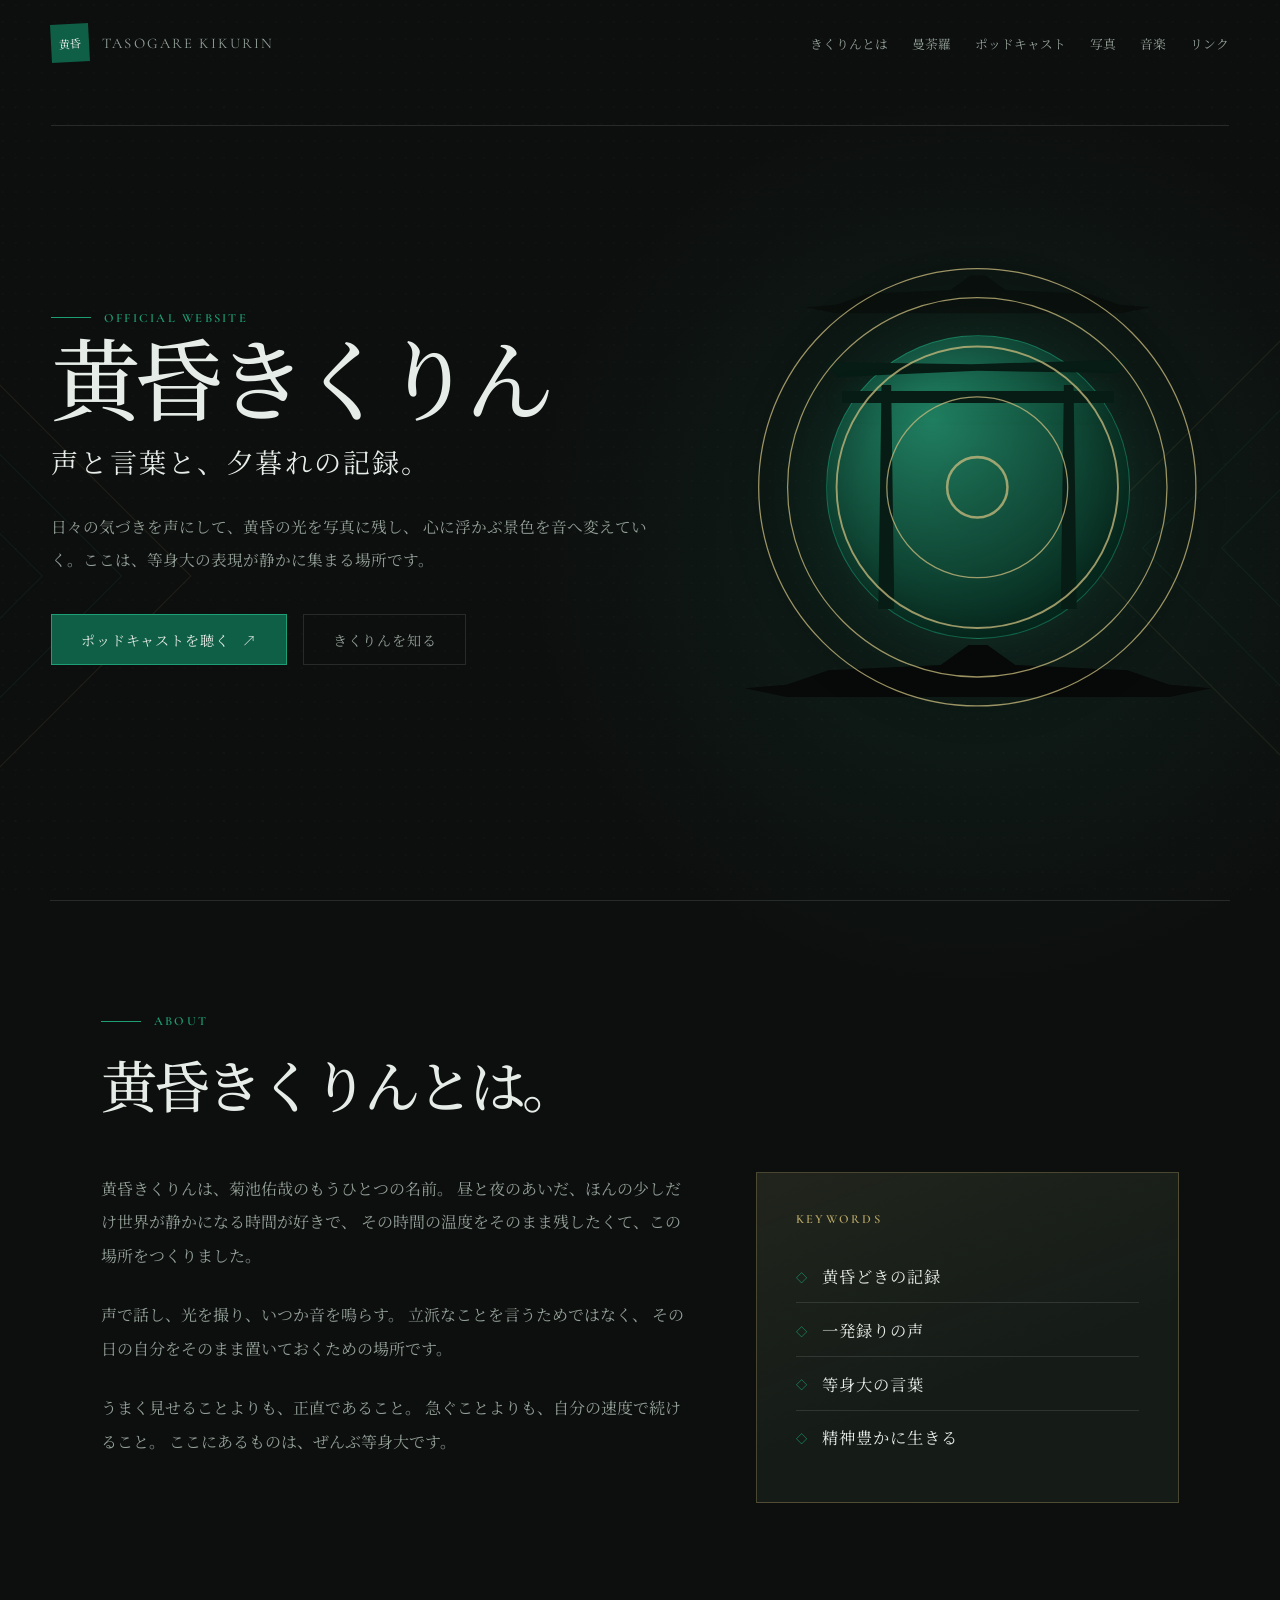
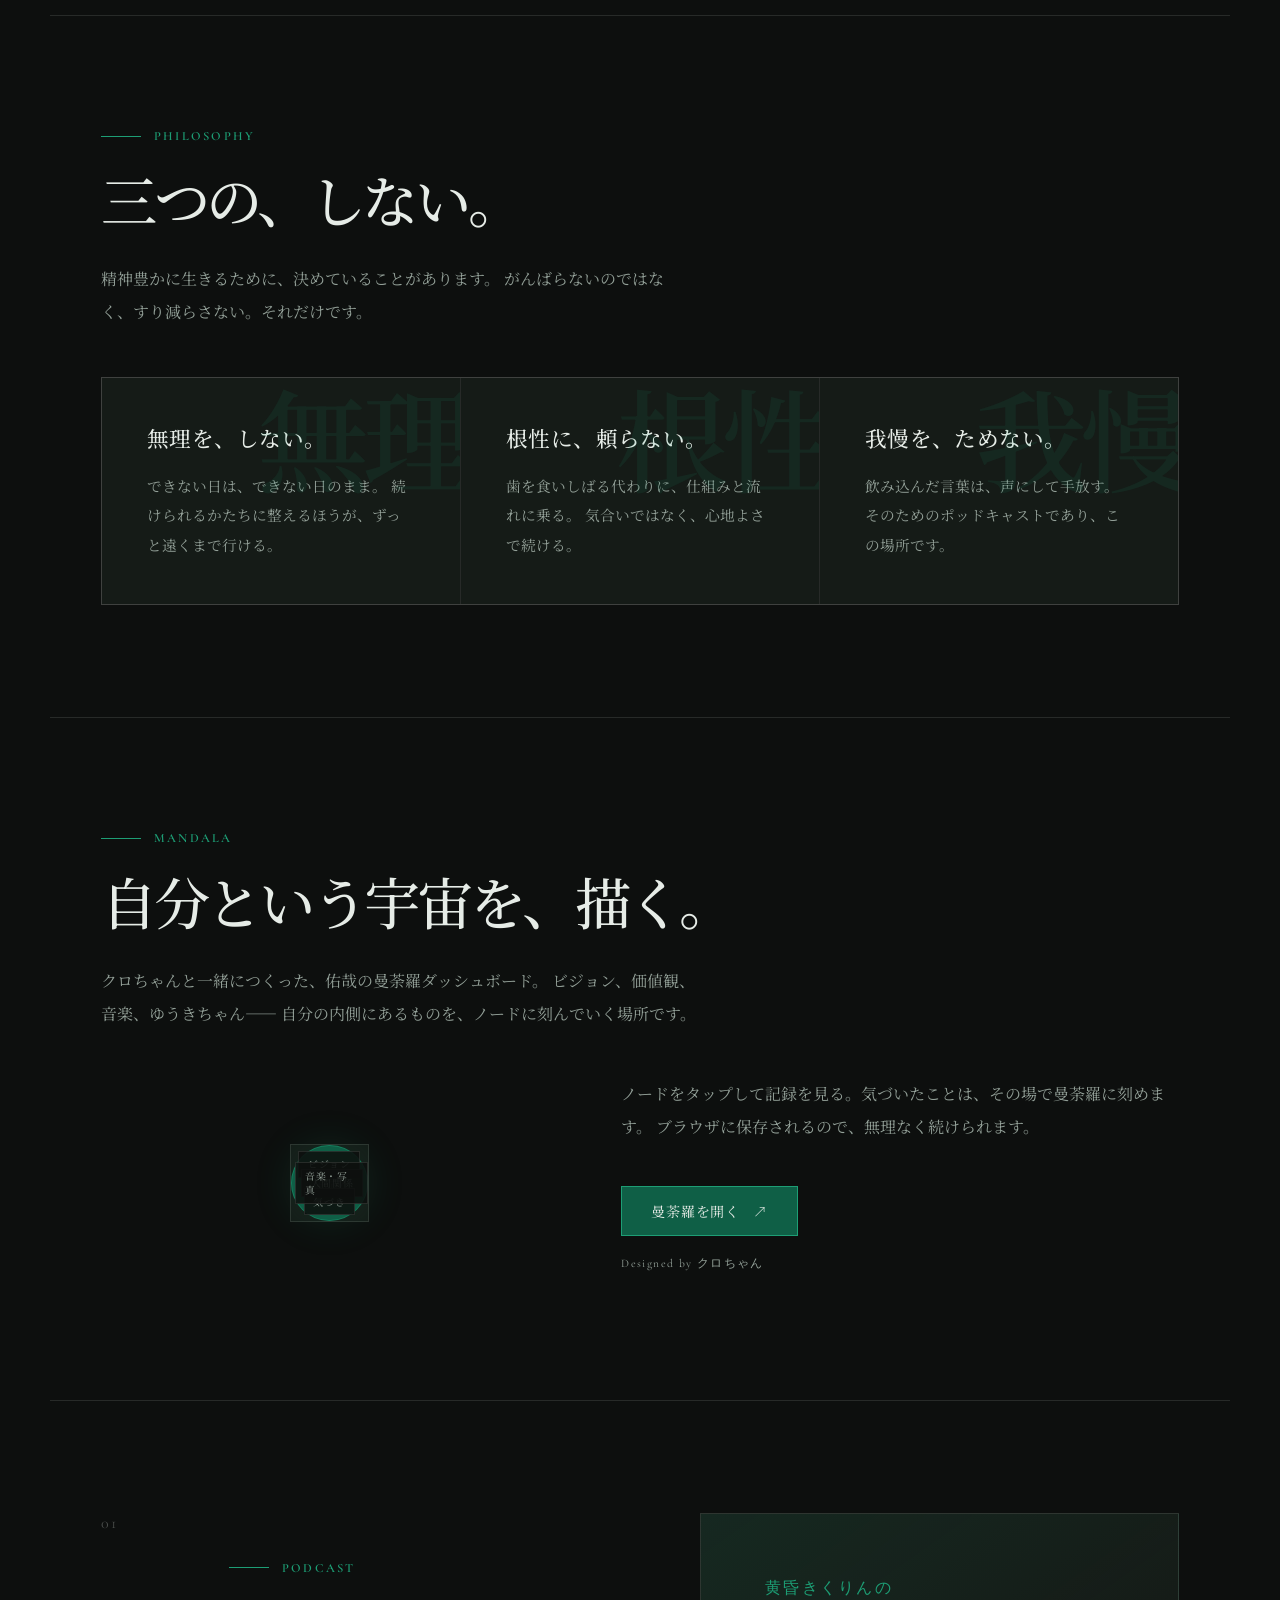
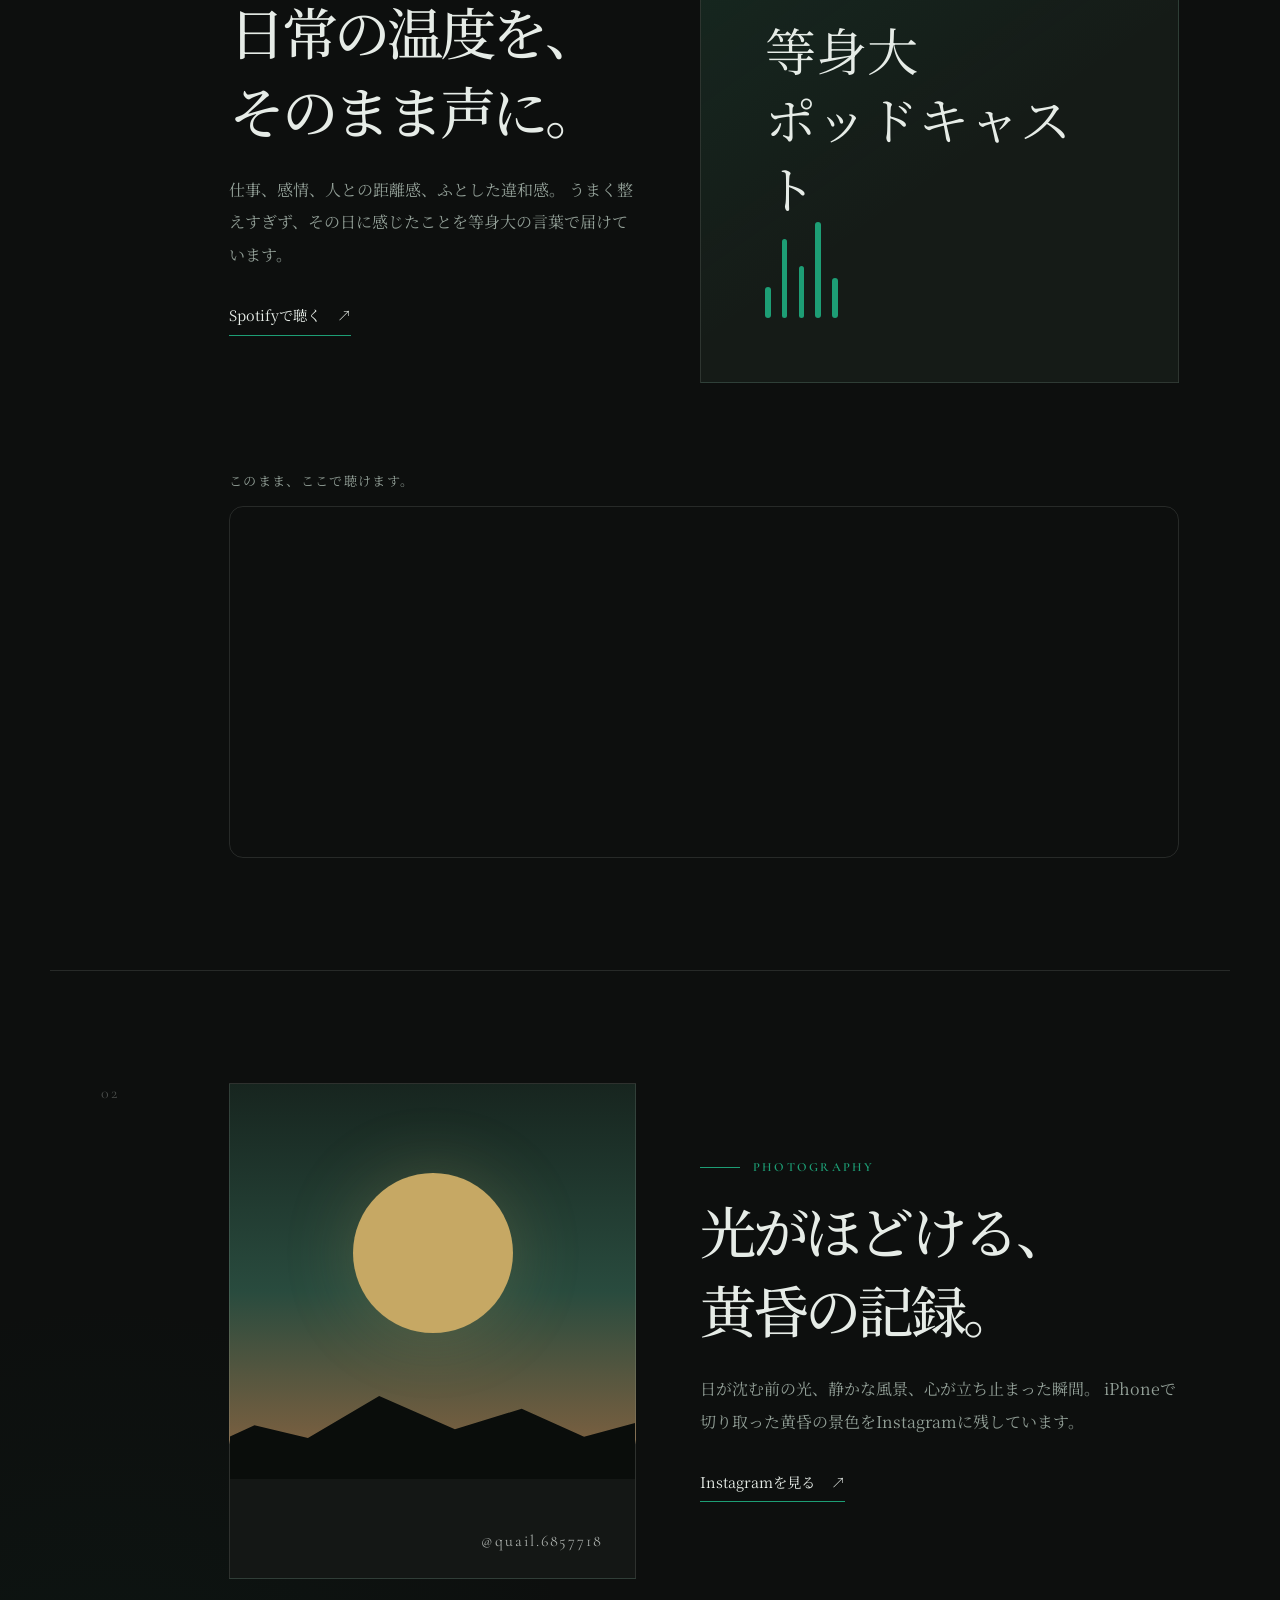
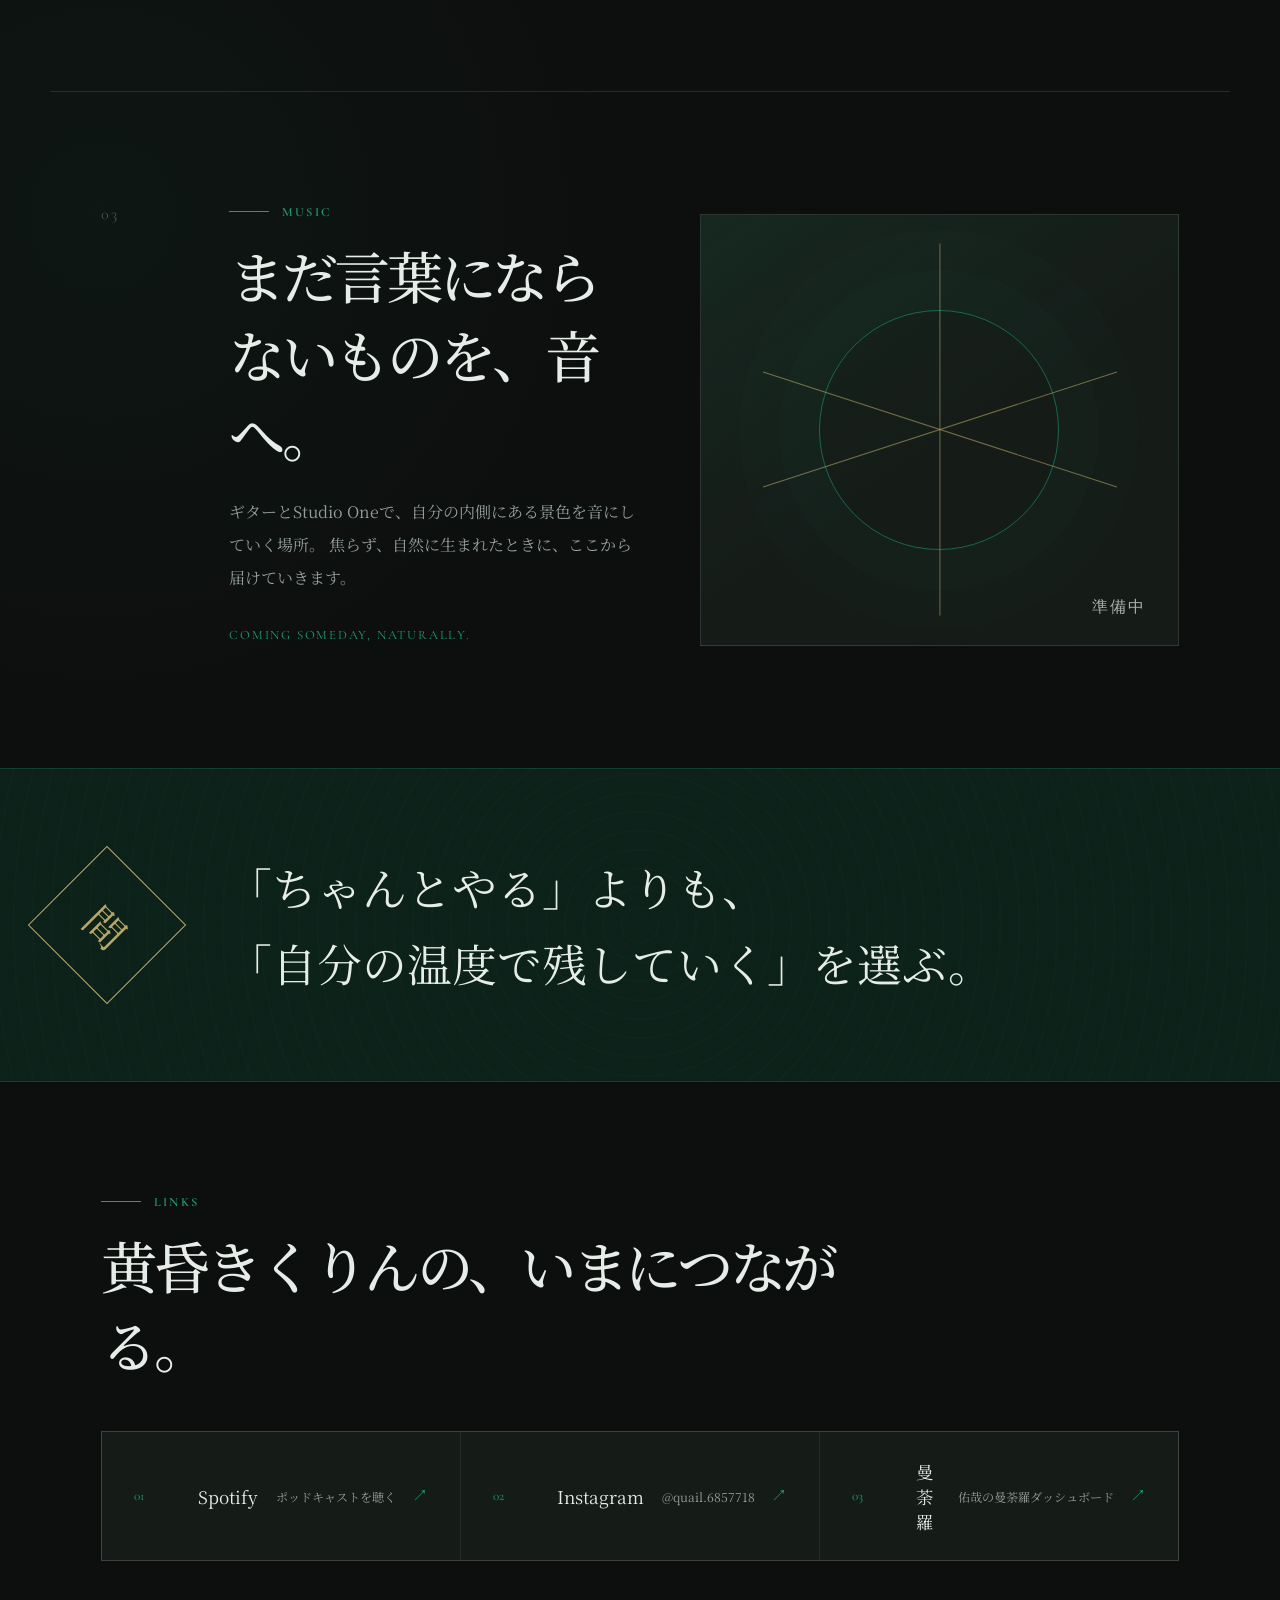
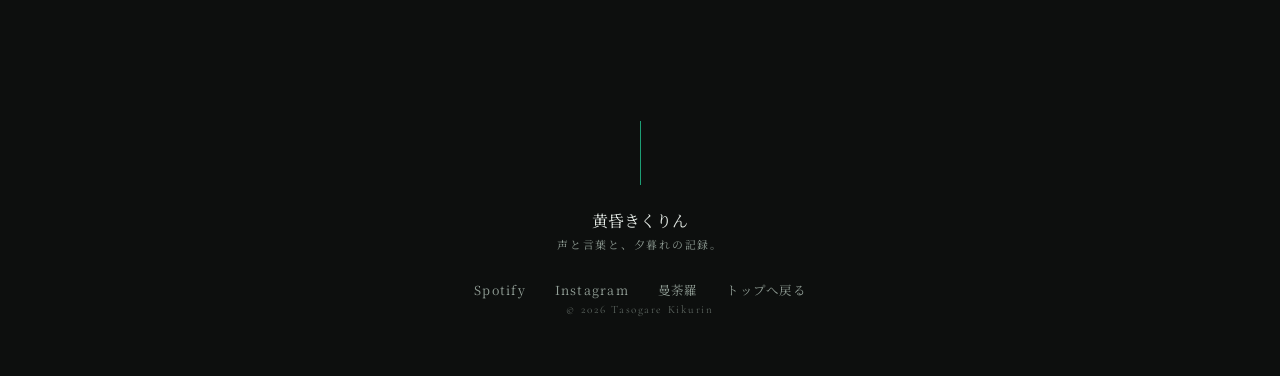
==== index.html @ b9605109 "黄昏きくりんサイトをGitHub Pages公開用に初期化。 ブランドサイト・曼荼羅DB・組織曼荼羅を含む。  Co-authored-by: Cursor <cursoragent@cursor.c" ====
<!DOCTYPE html>
<html lang="ja">
  <head>
    <meta charset="UTF-8" />
    <meta name="viewport" content="width=device-width, initial-scale=1.0" />
    <title>黄昏きくりん｜Official Website</title>
    <meta
      name="description"
      content="黄昏きくりんの公式ウェブサイト。声と言葉と、夕暮れの記録。無理・根性・我慢なしで、等身大の表現を届けるポッドキャスト・写真・音楽の場所。"
    />
    <meta property="og:type" content="website" />
    <meta property="og:title" content="黄昏きくりん｜Official Website" />
    <meta
      property="og:description"
      content="声と言葉と、夕暮れの記録。無理・根性・我慢なしで、等身大の表現を届ける場所。"
    />
    <meta property="og:site_name" content="黄昏きくりん" />
    <meta property="og:locale" content="ja_JP" />
    <meta name="twitter:card" content="summary" />
    <meta name="twitter:title" content="黄昏きくりん｜Official Website" />
    <meta
      name="twitter:description"
      content="声と言葉と、夕暮れの記録。無理・根性・我慢なしで、等身大の表現を届ける場所。"
    />
    <meta name="theme-color" content="#0d0f0e" />
    <link
      rel="icon"
      href="data:image/svg+xml,%3Csvg xmlns='http://www.w3.org/2000/svg' viewBox='0 0 64 64'%3E%3Crect width='64' height='64' fill='%230d0f0e'/%3E%3Ccircle cx='32' cy='32' r='17' fill='none' stroke='%23b7a667' stroke-width='2'/%3E%3Ccircle cx='32' cy='32' r='8' fill='%231d9e75'/%3E%3C/svg%3E"
    />
    <script type="application/ld+json">
      {
        "@context": "https://schema.org",
        "@type": "PodcastSeries",
        "name": "黄昏きくりん",
        "description": "日々の気づきを等身大の言葉で届けるポッドキャスト。無理・根性・我慢なし。",
        "inLanguage": "ja",
        "sameAs": [
          "https://open.spotify.com/show/5LVVpPnGoYJjpdLu2ZIoF1",
          "https://www.instagram.com/quail.6857718/"
        ]
      }
    </script>
    <link rel="preconnect" href="https://fonts.googleapis.com" />
    <link rel="preconnect" href="https://fonts.gstatic.com" crossorigin />
    <link
      href="https://fonts.googleapis.com/css2?family=Cormorant+Garamond:wght@500;600;700&family=Noto+Serif+JP:wght@400;500;600;700&display=swap"
      rel="stylesheet"
    />
    <link rel="stylesheet" href="./styles.css?v=7" />
  </head>
  <body>
    <div class="grain" aria-hidden="true"></div>
    <div class="sacred-lines sacred-lines-left" aria-hidden="true"></div>
    <div class="sacred-lines sacred-lines-right" aria-hidden="true"></div>

    <header class="hero">
      <nav class="nav" aria-label="メインナビゲーション">
        <a class="brand" href="#top" aria-label="黄昏きくりん ホーム">
          <span>黄昏</span>
          <span class="brand-name">Tasogare Kikurin</span>
        </a>
        <div class="nav-links">
          <a href="#about">きくりんとは</a>
          <a href="#mandala">曼荼羅</a>
          <a href="#podcast">ポッドキャスト</a>
          <a href="#photo">写真</a>
          <a href="#music">音楽</a>
          <a href="#links">リンク</a>
        </div>
      </nav>

      <section class="hero-content" id="top">
        <div class="hero-copy">
          <p class="eyebrow">Official Website</p>
          <h1>黄昏きくりん</h1>
          <p class="hero-subtitle">声と言葉と、夕暮れの記録。</p>
          <p class="lead">
            日々の気づきを声にして、黄昏の光を写真に残し、
            心に浮かぶ景色を音へ変えていく。ここは、等身大の表現が静かに集まる場所です。
          </p>
          <div class="hero-actions">
            <a
              class="hero-cta"
              href="https://open.spotify.com/show/5LVVpPnGoYJjpdLu2ZIoF1"
              target="_blank"
              rel="noopener noreferrer"
            >
              ポッドキャストを聴く <span>↗</span>
            </a>
            <a class="hero-cta hero-cta-ghost" href="#about">きくりんを知る</a>
          </div>
        </div>

        <div class="sacred-visual" aria-hidden="true">
          <div class="sun-disc"></div>
          <div class="temple-roof roof-back"></div>
          <div class="temple-roof roof-front"></div>
          <div class="torii">
            <span class="torii-top"></span>
            <span class="torii-beam"></span>
            <span class="torii-pillar torii-pillar-left"></span>
            <span class="torii-pillar torii-pillar-right"></span>
          </div>
          <svg class="mandala" viewBox="0 0 400 400" role="presentation">
            <g transform="translate(200 200)" fill="none" stroke="currentColor">
              <circle r="174" stroke-width="1" />
              <circle r="151" stroke-width="1" />
              <circle r="112" stroke-width="1.5" />
              <circle r="72" stroke-width="1" />
              <circle r="24" stroke-width="2" />
              <g class="mandala-petals">
                <ellipse cy="-107" rx="30" ry="64" />
                <ellipse cy="-107" rx="30" ry="64" transform="rotate(45)" />
                <ellipse cy="-107" rx="30" ry="64" transform="rotate(90)" />
                <ellipse cy="-107" rx="30" ry="64" transform="rotate(135)" />
                <ellipse cy="-107" rx="30" ry="64" transform="rotate(180)" />
                <ellipse cy="-107" rx="30" ry="64" transform="rotate(225)" />
                <ellipse cy="-107" rx="30" ry="64" transform="rotate(270)" />
                <ellipse cy="-107" rx="30" ry="64" transform="rotate(315)" />
              </g>
              <g class="mandala-rays">
                <path d="M0-174 18-151 0-130-18-151Z" />
                <path d="M0-174 18-151 0-130-18-151Z" transform="rotate(30)" />
                <path d="M0-174 18-151 0-130-18-151Z" transform="rotate(60)" />
                <path d="M0-174 18-151 0-130-18-151Z" transform="rotate(90)" />
                <path d="M0-174 18-151 0-130-18-151Z" transform="rotate(120)" />
                <path d="M0-174 18-151 0-130-18-151Z" transform="rotate(150)" />
                <path d="M0-174 18-151 0-130-18-151Z" transform="rotate(180)" />
                <path d="M0-174 18-151 0-130-18-151Z" transform="rotate(210)" />
                <path d="M0-174 18-151 0-130-18-151Z" transform="rotate(240)" />
                <path d="M0-174 18-151 0-130-18-151Z" transform="rotate(270)" />
                <path d="M0-174 18-151 0-130-18-151Z" transform="rotate(300)" />
                <path d="M0-174 18-151 0-130-18-151Z" transform="rotate(330)" />
              </g>
              <path d="M0-52 45 26-45 26Z" />
              <path d="M0 52 45-26-45-26Z" />
              <circle r="7" fill="currentColor" stroke="none" />
            </g>
          </svg>
        </div>
      </section>
    </header>

    <main>
      <section class="section about-section" id="about">
        <div class="section-heading">
          <p class="section-kicker">About</p>
          <h2>黄昏きくりんとは。</h2>
        </div>
        <div class="about-grid">
          <div class="about-copy">
            <p>
              黄昏きくりんは、菊池佑哉のもうひとつの名前。
              昼と夜のあいだ、ほんの少しだけ世界が静かになる時間が好きで、
              その時間の温度をそのまま残したくて、この場所をつくりました。
            </p>
            <p>
              声で話し、光を撮り、いつか音を鳴らす。
              立派なことを言うためではなく、
              その日の自分をそのまま置いておくための場所です。
            </p>
            <p>
              うまく見せることよりも、正直であること。
              急ぐことよりも、自分の速度で続けること。
              ここにあるものは、ぜんぶ等身大です。
            </p>
          </div>
          <div class="about-card">
            <p class="about-card-label">Keywords</p>
            <ul class="about-keywords">
              <li>黄昏どきの記録</li>
              <li>一発録りの声</li>
              <li>等身大の言葉</li>
              <li>精神豊かに生きる</li>
            </ul>
          </div>
        </div>
      </section>

      <section class="section philosophy-section" aria-label="黄昏きくりんの三つのしない">
        <div class="section-heading">
          <p class="section-kicker">Philosophy</p>
          <h2>三つの、しない。</h2>
          <p class="philosophy-lead">
            精神豊かに生きるために、決めていることがあります。
            がんばらないのではなく、すり減らさない。それだけです。
          </p>
        </div>
        <div class="philosophy-grid">
          <div class="philosophy-card">
            <span class="philosophy-kanji">無理</span>
            <h3>無理を、しない。</h3>
            <p>
              できない日は、できない日のまま。
              続けられるかたちに整えるほうが、ずっと遠くまで行ける。
            </p>
          </div>
          <div class="philosophy-card">
            <span class="philosophy-kanji">根性</span>
            <h3>根性に、頼らない。</h3>
            <p>
              歯を食いしばる代わりに、仕組みと流れに乗る。
              気合いではなく、心地よさで続ける。
            </p>
          </div>
          <div class="philosophy-card">
            <span class="philosophy-kanji">我慢</span>
            <h3>我慢を、ためない。</h3>
            <p>
              飲み込んだ言葉は、声にして手放す。
              そのためのポッドキャストであり、この場所です。
            </p>
          </div>
        </div>
      </section>

      <section class="section mandala-section" id="mandala">
        <div class="section-heading">
          <p class="section-kicker">Mandala</p>
          <h2>自分という宇宙を、描く。</h2>
          <p class="mandala-lead">
            クロちゃんと一緒につくった、佑哉の曼荼羅ダッシュボード。
            ビジョン、価値観、音楽、ゆうきちゃん——
            自分の内側にあるものを、ノードに刻んでいく場所です。
          </p>
        </div>
        <div class="mandala-teaser">
          <div class="mandala-preview" aria-hidden="true">
            <div class="mandala-preview-ring ring-outer"></div>
            <div class="mandala-preview-ring ring-mid"></div>
            <div class="mandala-preview-ring ring-inner"></div>
            <div class="mandala-preview-core">佑哉</div>
            <span class="mandala-preview-node node-top">ビジョン</span>
            <span class="mandala-preview-node node-right">人間関係</span>
            <span class="mandala-preview-node node-bottom">気づき</span>
            <span class="mandala-preview-node node-left">音楽・写真</span>
          </div>
          <div class="mandala-teaser-copy">
            <p>
              ノードをタップして記録を見る。気づいたことは、その場で曼荼羅に刻めます。
              ブラウザに保存されるので、無理なく続けられます。
            </p>
            <a class="hero-cta" href="./mandala.html">
              曼荼羅を開く <span>↗</span>
            </a>
            <p class="mandala-credit-inline">Designed by クロちゃん</p>
          </div>
        </div>
      </section>

      <section class="section feature-section" id="podcast">
        <div class="section-index">01</div>
        <div class="section-copy">
          <p class="section-kicker">Podcast</p>
          <h2>日常の温度を、<br />そのまま声に。</h2>
          <p>
            仕事、感情、人との距離感、ふとした違和感。
            うまく整えすぎず、その日に感じたことを等身大の言葉で届けています。
          </p>
          <a
            class="text-link"
            href="https://open.spotify.com/show/5LVVpPnGoYJjpdLu2ZIoF1"
            target="_blank"
            rel="noopener noreferrer"
          >
            Spotifyで聴く <span>↗</span>
          </a>
        </div>
        <div class="feature-card podcast-card">
          <p class="card-label">黄昏きくりんの</p>
          <p class="card-title">等身大<br />ポッドキャスト</p>
          <div class="sound-wave" aria-hidden="true">
            <span></span><span></span><span></span><span></span><span></span>
          </div>
        </div>
        <div class="podcast-player">
          <p class="player-note">このまま、ここで聴けます。</p>
          <iframe
            title="黄昏きくりん ポッドキャストプレイヤー"
            src="https://open.spotify.com/embed/show/5LVVpPnGoYJjpdLu2ZIoF1?utm_source=generator&theme=0"
            width="100%"
            height="352"
            frameborder="0"
            allow="autoplay; clipboard-write; encrypted-media; fullscreen; picture-in-picture"
            loading="lazy"
          ></iframe>
        </div>
      </section>

      <section class="section feature-section feature-reverse" id="photo">
        <div class="section-index">02</div>
        <div class="section-copy">
          <p class="section-kicker">Photography</p>
          <h2>光がほどける、<br />黄昏の記録。</h2>
          <p>
            日が沈む前の光、静かな風景、心が立ち止まった瞬間。
            iPhoneで切り取った黄昏の景色をInstagramに残しています。
          </p>
          <a
            class="text-link"
            href="https://www.instagram.com/quail.6857718/"
            target="_blank"
            rel="noopener noreferrer"
          >
            Instagramを見る <span>↗</span>
          </a>
        </div>
        <div class="feature-card photo-card">
          <div class="photo-sun"></div>
          <div class="photo-horizon"></div>
          <p>@quail.6857718</p>
        </div>
      </section>

      <section class="section feature-section" id="music">
        <div class="section-index">03</div>
        <div class="section-copy">
          <p class="section-kicker">Music</p>
          <h2>まだ言葉にならないものを、音へ。</h2>
          <p>
            ギターとStudio Oneで、自分の内側にある景色を音にしていく場所。
            焦らず、自然に生まれたときに、ここから届けていきます。
          </p>
          <p class="coming-soon">Coming someday, naturally.</p>
        </div>
        <div class="feature-card music-card">
          <div class="music-circle"></div>
          <div class="music-string music-string-one"></div>
          <div class="music-string music-string-two"></div>
          <div class="music-string music-string-three"></div>
          <p>準備中</p>
        </div>
      </section>

      <section class="quote-band">
        <div class="quote-mark">間</div>
        <p>「ちゃんとやる」よりも、<br />「自分の温度で残していく」を選ぶ。</p>
      </section>

      <section class="section links-section" id="links">
        <div class="section-heading">
          <p class="section-kicker">Links</p>
          <h2>黄昏きくりんの、いまにつながる。</h2>
        </div>
        <div class="links-grid">
          <a
            class="link-card"
            href="https://open.spotify.com/show/5LVVpPnGoYJjpdLu2ZIoF1"
            target="_blank"
            rel="noopener noreferrer"
            aria-label="Spotifyで番組を聴く"
          >
            <span class="link-number">01</span>
            <span class="link-name">Spotify</span>
            <span class="link-note">ポッドキャストを聴く</span>
          </a>
          <a
            class="link-card"
            href="https://www.instagram.com/quail.6857718/"
            target="_blank"
            rel="noopener noreferrer"
            aria-label="Instagramプロフィールを見る"
          >
            <span class="link-number">02</span>
            <span class="link-name">Instagram</span>
            <span class="link-note">@quail.6857718</span>
          </a>
          <a
            class="link-card"
            href="./mandala.html"
            aria-label="曼荼羅ダッシュボードを開く"
          >
            <span class="link-number">03</span>
            <span class="link-name">曼荼羅</span>
            <span class="link-note">佑哉の曼荼羅ダッシュボード</span>
          </a>
        </div>
      </section>
    </main>

    <footer class="footer">
      <p>黄昏きくりん</p>
      <p class="footer-note">声と言葉と、夕暮れの記録。</p>
      <nav class="footer-links" aria-label="フッターナビゲーション">
        <a
          href="https://open.spotify.com/show/5LVVpPnGoYJjpdLu2ZIoF1"
          target="_blank"
          rel="noopener noreferrer"
        >Spotify</a>
        <a
          href="https://www.instagram.com/quail.6857718/"
          target="_blank"
          rel="noopener noreferrer"
        >Instagram</a>
        <a href="./mandala.html">曼荼羅</a>
        <a href="#top">トップへ戻る</a>
      </nav>
      <p class="footer-copyright">&copy; <span id="year"></span> Tasogare Kikurin</p>
    </footer>

    <script src="./script.js?v=4"></script>
  </body>
</html>
---- styles.css ----
:root {
  --bg: #0d0f0e;
  --bg-soft: #111612;
  --surface: #151b17;
  --surface-light: #1a221d;
  --text: #e6ece7;
  --muted: #93a098;
  --green: #1d9e75;
  --green-deep: #0f5f46;
  --green-glow: rgba(29, 158, 117, 0.2);
  --gold: #b7a667;
  --line: rgba(230, 236, 231, 0.12);
}

* {
  box-sizing: border-box;
}

html {
  scroll-behavior: smooth;
}

body {
  margin: 0;
  min-height: 100vh;
  overflow-x: hidden;
  color: var(--text);
  font-family: "Noto Serif JP", serif;
  background:
    radial-gradient(circle at 76% 8%, rgba(29, 158, 117, 0.12), transparent 28rem),
    radial-gradient(circle at 8% 74%, rgba(15, 95, 70, 0.09), transparent 32rem),
    var(--bg);
}

body::before {
  position: fixed;
  inset: 0;
  z-index: -3;
  content: "";
  opacity: 0.32;
  background-image:
    repeating-linear-gradient(0deg, transparent 0 7px, rgba(255, 255, 255, 0.018) 8px),
    repeating-linear-gradient(90deg, transparent 0 11px, rgba(29, 158, 117, 0.016) 12px);
  pointer-events: none;
}

a {
  color: inherit;
  text-decoration: none;
}

.grain {
  position: fixed;
  inset: 0;
  z-index: -2;
  opacity: 0.5;
  pointer-events: none;
  background:
    radial-gradient(circle at 20% 30%, rgba(255, 255, 255, 0.035) 0 1px, transparent 1.5px) 0 0 / 13px 17px,
    radial-gradient(circle at 80% 70%, rgba(29, 158, 117, 0.035) 0 1px, transparent 1.5px) 0 0 / 19px 23px;
}

.sacred-lines {
  position: fixed;
  z-index: -1;
  width: 24rem;
  height: 24rem;
  border: 1px solid rgba(183, 166, 103, 0.1);
  transform: rotate(45deg);
  pointer-events: none;
}

.sacred-lines::before,
.sacred-lines::after {
  position: absolute;
  inset: 3rem;
  border: 1px solid rgba(29, 158, 117, 0.09);
  content: "";
}

.sacred-lines::after {
  inset: 6.5rem;
}

.sacred-lines-left {
  top: 24rem;
  left: -17rem;
}

.sacred-lines-right {
  right: -16rem;
  bottom: 10rem;
}

.hero,
.section,
.footer {
  position: relative;
  z-index: 1;
}

.hero {
  min-height: 100vh;
  padding: 1.5rem clamp(1.2rem, 4vw, 3.5rem) 5rem;
}

.nav,
.hero-content,
.section,
.footer {
  width: min(1180px, 100%);
  margin: 0 auto;
}

.nav {
  display: flex;
  align-items: center;
  justify-content: space-between;
  gap: 2rem;
  padding-bottom: clamp(2.5rem, 7vh, 5rem);
  border-bottom: 1px solid var(--line);
}

.brand {
  display: flex;
  align-items: center;
  gap: 0.8rem;
  color: var(--muted);
  font-family: "Cormorant Garamond", serif;
  font-size: 0.92rem;
  letter-spacing: 0.14em;
  text-transform: uppercase;
}

.brand > span:first-child {
  display: grid;
  width: 2.4rem;
  height: 2.4rem;
  place-items: center;
  color: var(--text);
  background: var(--green-deep);
  font-family: "Noto Serif JP", serif;
  font-size: 0.7rem;
  letter-spacing: 0.08em;
  transform: rotate(-3deg);
}

.nav-links {
  display: flex;
  gap: 1.5rem;
  flex-wrap: wrap;
}

.nav-links a {
  position: relative;
  color: var(--muted);
  font-size: 0.8rem;
}

.nav-links a::after {
  position: absolute;
  right: 0;
  bottom: -0.5rem;
  left: 0;
  height: 1px;
  content: "";
  background: var(--green);
  transform: scaleX(0);
  transform-origin: right;
  transition: transform 250ms ease;
}

.nav-links a:hover::after {
  transform: scaleX(1);
  transform-origin: left;
}

.hero-content {
  display: grid;
  grid-template-columns: minmax(0, 1fr) minmax(390px, 0.84fr);
  gap: clamp(2rem, 6vw, 6rem);
  align-items: center;
  padding-top: clamp(3.5rem, 9vh, 7rem);
}

.eyebrow,
.section-kicker {
  display: flex;
  align-items: center;
  gap: 0.8rem;
  margin: 0;
  color: var(--green);
  font-family: "Cormorant Garamond", serif;
  font-size: 0.78rem;
  font-weight: 600;
  letter-spacing: 0.18em;
  text-transform: uppercase;
}

.eyebrow::before,
.section-kicker::before {
  width: 2.5rem;
  height: 1px;
  content: "";
  background: currentColor;
}

h1,
h2,
h3,
p {
  margin-top: 0;
}

h1,
h2,
h3 {
  font-weight: 500;
}

h1 {
  margin-bottom: 0;
  font-size: clamp(4rem, 7vw, 7rem);
  letter-spacing: -0.08em;
  line-height: 1.12;
}

.hero-subtitle {
  margin: 1rem 0 0;
  color: var(--text);
  font-size: clamp(1.2rem, 2.2vw, 1.7rem);
  letter-spacing: 0.08em;
}

.lead {
  max-width: 40rem;
  margin: 1.8rem 0 0;
  color: var(--muted);
  font-size: 0.98rem;
  line-height: 2.1;
}

.sacred-visual {
  position: relative;
  min-height: 35rem;
  display: grid;
  place-items: center;
  isolation: isolate;
}

.sun-disc {
  position: absolute;
  width: 19rem;
  height: 19rem;
  border: 1px solid rgba(29, 158, 117, 0.48);
  border-radius: 50%;
  background: radial-gradient(circle at 35% 28%, #217f61, #092e22 74%);
  box-shadow:
    0 0 80px rgba(29, 158, 117, 0.17),
    inset 0 0 50px rgba(0, 0, 0, 0.28);
}

.mandala {
  position: relative;
  z-index: 3;
  width: min(34rem, 100%);
  overflow: visible;
  color: rgba(196, 184, 123, 0.78);
  filter: drop-shadow(0 8px 18px rgba(0, 0, 0, 0.36));
  animation: breathe 8s ease-in-out infinite;
}

.mandala-petals {
  opacity: 0.9;
}

.mandala-rays {
  opacity: 0.62;
}

.temple-roof {
  position: absolute;
  z-index: 1;
  width: 27rem;
  height: 5rem;
  background: #070a08;
  clip-path: polygon(0 70%, 9% 66%, 18% 49%, 42% 43%, 48% 20%, 52% 20%, 58% 43%, 82% 49%, 91% 66%, 100% 70%, 91% 80%, 9% 80%);
}

.roof-back {
  top: 13%;
  opacity: 0.48;
  transform: scale(0.8) translateY(-2rem);
}

.roof-front {
  bottom: 10%;
  transform: scale(1.08);
}

.torii {
  position: absolute;
  z-index: 2;
  width: 17rem;
  height: 16rem;
}

.torii span {
  position: absolute;
  display: block;
  background: #071d16;
  box-shadow: 0 0 24px rgba(29, 158, 117, 0.12);
}

.torii-top {
  top: 0;
  left: -1rem;
  width: 19rem;
  height: 1.1rem;
  clip-path: polygon(0 15%, 48% 28%, 100% 0, 96% 78%, 50% 65%, 4% 100%);
}

.torii-beam {
  top: 2rem;
  width: 17rem;
  height: 0.75rem;
}

.torii-pillar {
  top: 1.6rem;
  width: 1rem;
  height: 14rem;
  clip-path: polygon(20% 0, 80% 0, 100% 100%, 0 100%);
}

.torii-pillar-left {
  left: 2.3rem;
}

.torii-pillar-right {
  right: 2.3rem;
}

.section {
  padding: 7rem clamp(1.2rem, 4vw, 3.5rem);
}

.hero-actions {
  display: flex;
  flex-wrap: wrap;
  gap: 1rem;
  margin-top: 2.4rem;
}

.hero-cta {
  display: inline-flex;
  align-items: center;
  gap: 0.8rem;
  padding: 0.9rem 1.8rem;
  border: 1px solid var(--green);
  background: var(--green-deep);
  color: var(--text);
  font-size: 0.88rem;
  letter-spacing: 0.06em;
  transition: background 220ms ease, color 220ms ease, gap 220ms ease;
}

.hero-cta:hover {
  gap: 1.2rem;
  background: var(--green);
  color: #fff;
}

.hero-cta-ghost {
  border-color: var(--line);
  background: transparent;
  color: var(--muted);
}

.hero-cta-ghost:hover {
  background: transparent;
  border-color: var(--gold);
  color: var(--text);
}

.about-section {
  border-top: 1px solid var(--line);
}

.about-grid {
  display: grid;
  grid-template-columns: minmax(0, 1.4fr) minmax(280px, 1fr);
  gap: clamp(2rem, 5vw, 5rem);
  align-items: start;
}

.about-copy p {
  max-width: 38rem;
  color: var(--muted);
  line-height: 2.1;
}

.about-copy p + p {
  margin-top: 1.6rem;
}

.about-card {
  padding: clamp(1.8rem, 3vw, 2.6rem);
  border: 1px solid rgba(183, 166, 103, 0.32);
  background:
    linear-gradient(160deg, rgba(183, 166, 103, 0.07), transparent 60%),
    var(--surface);
}

.about-card-label {
  margin: 0 0 1.4rem;
  color: var(--gold);
  font-family: "Cormorant Garamond", serif;
  font-size: 0.78rem;
  font-weight: 600;
  letter-spacing: 0.18em;
  text-transform: uppercase;
}

.about-keywords {
  margin: 0;
  padding: 0;
  list-style: none;
}

.about-keywords li {
  padding: 0.9rem 0;
  border-bottom: 1px solid var(--line);
  font-size: 1.02rem;
  letter-spacing: 0.06em;
}

.about-keywords li:last-child {
  border-bottom: none;
}

.about-keywords li::before {
  margin-right: 0.9rem;
  color: var(--green);
  content: "◇";
  font-size: 0.7rem;
  vertical-align: 0.1em;
}

.philosophy-section {
  border-top: 1px solid var(--line);
}

.mandala-section {
  border-top: 1px solid var(--line);
}

.mandala-lead {
  max-width: 38rem;
  color: var(--muted);
  line-height: 2.05;
}

.mandala-teaser {
  display: grid;
  grid-template-columns: minmax(260px, 0.9fr) minmax(0, 1.1fr);
  gap: clamp(2rem, 5vw, 5rem);
  align-items: center;
}

.mandala-preview {
  position: relative;
  aspect-ratio: 1;
  max-width: 22rem;
  margin: 0 auto;
  display: grid;
  place-items: center;
  border: 1px solid var(--line);
  background:
    radial-gradient(circle at center, rgba(29, 158, 117, 0.08), transparent 70%),
    var(--surface);
}

.mandala-preview-ring {
  position: absolute;
  border: 1px solid rgba(183, 166, 103, 0.22);
  border-radius: 50%;
}

.ring-outer {
  width: 92%;
  height: 92%;
}

.ring-mid {
  width: 62%;
  height: 62%;
  border-color: rgba(29, 158, 117, 0.28);
}

.ring-inner {
  width: 34%;
  height: 34%;
  border-color: rgba(183, 166, 103, 0.35);
}

.mandala-preview-core {
  position: relative;
  z-index: 2;
  display: grid;
  width: 4.8rem;
  height: 4.8rem;
  place-items: center;
  border: 1px solid rgba(29, 158, 117, 0.5);
  border-radius: 50%;
  background: var(--green-deep);
  color: var(--text);
  font-size: 1rem;
  letter-spacing: 0.08em;
  box-shadow: 0 0 40px rgba(29, 158, 117, 0.15);
}

.mandala-preview-node {
  position: absolute;
  z-index: 2;
  padding: 0.35rem 0.55rem;
  border: 1px solid var(--line);
  background: rgba(13, 15, 14, 0.88);
  color: var(--muted);
  font-size: 0.62rem;
  letter-spacing: 0.06em;
}

.node-top {
  top: 8%;
}

.node-right {
  right: 6%;
}

.node-bottom {
  bottom: 8%;
}

.node-left {
  left: 6%;
}

.mandala-teaser-copy p {
  max-width: 34rem;
  color: var(--muted);
  line-height: 2.05;
}

.mandala-teaser-copy .hero-cta {
  margin-top: 1.6rem;
}

.mandala-credit-inline {
  margin-top: 1rem;
  color: rgba(147, 160, 152, 0.7);
  font-family: "Cormorant Garamond", serif;
  font-size: 0.72rem;
  letter-spacing: 0.12em;
}

.philosophy-lead {
  max-width: 36rem;
  color: var(--muted);
  line-height: 2.05;
}

.philosophy-grid {
  display: grid;
  grid-template-columns: repeat(3, minmax(0, 1fr));
  gap: 1px;
  border: 1px solid var(--line);
  background: var(--line);
}

.philosophy-card {
  position: relative;
  overflow: hidden;
  padding: clamp(2rem, 3.5vw, 3rem);
  background: var(--surface);
}

.philosophy-kanji {
  position: absolute;
  right: -0.6rem;
  top: -1.4rem;
  color: rgba(29, 158, 117, 0.1);
  font-size: 7rem;
  font-weight: 600;
  letter-spacing: -0.05em;
  pointer-events: none;
}

.philosophy-card h3 {
  margin: 0 0 1.1rem;
  font-size: 1.35rem;
  letter-spacing: 0.02em;
}

.philosophy-card p {
  margin: 0;
  color: var(--muted);
  font-size: 0.92rem;
  line-height: 2;
}

.podcast-player {
  grid-column: 2 / -1;
  margin-top: 1.5rem;
}

.player-note {
  margin: 0 0 1rem;
  color: var(--muted);
  font-size: 0.82rem;
  letter-spacing: 0.1em;
}

.podcast-player iframe {
  display: block;
  border: 1px solid var(--line);
  border-radius: 14px;
}

.feature-section {
  display: grid;
  grid-template-columns: 4rem minmax(0, 0.85fr) minmax(360px, 1fr);
  gap: clamp(1.5rem, 5vw, 5rem);
  align-items: center;
  border-top: 1px solid var(--line);
}

.feature-reverse .section-copy {
  order: 3;
}

.feature-reverse .feature-card {
  order: 2;
}

.section-index {
  align-self: start;
  color: rgba(230, 236, 231, 0.28);
  font-family: "Cormorant Garamond", serif;
  font-size: 1rem;
  letter-spacing: 0.12em;
}

.section-copy h2,
.section-heading h2 {
  margin: 1rem 0 1.5rem;
  font-size: clamp(2.4rem, 4.4vw, 4.3rem);
  letter-spacing: -0.06em;
  line-height: 1.4;
}

.section-copy > p:not(.section-kicker):not(.coming-soon) {
  max-width: 35rem;
  color: var(--muted);
  line-height: 2.05;
}

.text-link {
  display: inline-flex;
  gap: 1rem;
  align-items: center;
  margin-top: 1rem;
  padding-bottom: 0.6rem;
  border-bottom: 1px solid var(--green);
  color: var(--text);
  font-size: 0.9rem;
  transition: color 180ms ease, gap 180ms ease;
}

.text-link:hover {
  gap: 1.4rem;
  color: var(--green);
}

.feature-card {
  position: relative;
  min-height: 27rem;
  overflow: hidden;
  border: 1px solid var(--line);
  background:
    linear-gradient(145deg, rgba(29, 158, 117, 0.1), transparent 54%),
    var(--surface);
}

.podcast-card {
  display: flex;
  flex-direction: column;
  justify-content: space-between;
  padding: clamp(2rem, 5vw, 4rem);
}

.card-label,
.coming-soon {
  color: var(--green);
  font-family: "Cormorant Garamond", serif;
  letter-spacing: 0.14em;
  text-transform: uppercase;
}

.card-title {
  margin-bottom: 0;
  font-size: clamp(2.4rem, 4vw, 4rem);
  line-height: 1.35;
}

.sound-wave {
  display: flex;
  gap: 0.7rem;
  align-items: end;
  height: 6rem;
}

.sound-wave span {
  width: 0.35rem;
  border-radius: 999px;
  background: var(--green);
  animation: wave 1.8s ease-in-out infinite;
}

.sound-wave span:nth-child(1) { height: 32%; animation-delay: 0.1s; }
.sound-wave span:nth-child(2) { height: 82%; animation-delay: 0.35s; }
.sound-wave span:nth-child(3) { height: 54%; animation-delay: 0.2s; }
.sound-wave span:nth-child(4) { height: 100%; animation-delay: 0.5s; }
.sound-wave span:nth-child(5) { height: 42%; animation-delay: 0.28s; }

.photo-card {
  min-height: 31rem;
  background:
    linear-gradient(180deg, #17251f 0%, #294b3e 42%, #785f40 72%, #141715 73%);
}

.photo-sun {
  position: absolute;
  top: 18%;
  left: 50%;
  width: 10rem;
  height: 10rem;
  border-radius: 50%;
  background: #c6a864;
  box-shadow: 0 0 70px rgba(198, 168, 100, 0.22);
  transform: translateX(-50%);
}

.photo-horizon {
  position: absolute;
  right: -5%;
  bottom: 20%;
  left: -5%;
  height: 8rem;
  background: #0a0d0b;
  clip-path: polygon(0 74%, 10% 58%, 22% 68%, 38% 35%, 55% 61%, 70% 45%, 84% 67%, 100% 52%, 100% 100%, 0 100%);
}

.photo-card p,
.music-card p {
  position: absolute;
  right: 2rem;
  bottom: 1.7rem;
  z-index: 2;
  margin: 0;
  color: rgba(230, 236, 231, 0.72);
  font-family: "Cormorant Garamond", serif;
  letter-spacing: 0.12em;
}

.music-card {
  display: grid;
  place-items: center;
}

.music-circle {
  width: 15rem;
  height: 15rem;
  border: 1px solid rgba(29, 158, 117, 0.58);
  border-radius: 50%;
  box-shadow:
    0 0 0 2.5rem rgba(29, 158, 117, 0.025),
    0 0 0 5rem rgba(29, 158, 117, 0.018);
}

.music-string {
  position: absolute;
  width: 78%;
  height: 1px;
  background: rgba(183, 166, 103, 0.58);
  transform-origin: center;
}

.music-string-one { transform: rotate(18deg); }
.music-string-two { transform: rotate(-18deg); }
.music-string-three { transform: rotate(90deg); }

.coming-soon {
  margin-top: 2rem;
  font-size: 0.8rem;
}

.quote-band {
  position: relative;
  z-index: 1;
  display: grid;
  grid-template-columns: auto 1fr;
  align-items: center;
  gap: clamp(1.5rem, 5vw, 5rem);
  padding: 5rem max(clamp(1.2rem, 4vw, 3.5rem), calc((100vw - 1180px) / 2));
  border-top: 1px solid rgba(29, 158, 117, 0.24);
  border-bottom: 1px solid rgba(29, 158, 117, 0.24);
  background:
    linear-gradient(rgba(13, 36, 27, 0.94), rgba(13, 36, 27, 0.94)),
    repeating-radial-gradient(circle at center, transparent 0 17px, rgba(183, 166, 103, 0.28) 18px 19px);
}

.quote-mark {
  display: grid;
  width: 7rem;
  height: 7rem;
  place-items: center;
  border: 1px solid var(--gold);
  color: var(--gold);
  font-size: 2.5rem;
  transform: rotate(45deg);
}

.quote-band p {
  margin: 0;
  font-size: clamp(1.7rem, 3.5vw, 3.2rem);
  line-height: 1.7;
}

.links-section {
  padding-bottom: 9rem;
}

.section-heading {
  max-width: 52rem;
  margin-bottom: 3rem;
}

.links-grid {
  display: grid;
  grid-template-columns: repeat(3, minmax(0, 1fr));
  gap: 1px;
  overflow: hidden;
  border: 1px solid var(--line);
  background: var(--line);
}

.link-card {
  display: grid;
  grid-template-columns: 3rem 1fr auto auto;
  gap: 1rem;
  align-items: center;
  min-height: 8rem;
  padding: 1.5rem 2rem;
  background: var(--surface);
  transition: color 220ms ease, background 220ms ease;
}

.link-card::after {
  content: "↗";
  color: var(--green);
  font-family: sans-serif;
}

.link-card:hover {
  color: #fff;
  background: var(--green-deep);
}

.link-card:hover .link-note,
.link-card:hover .link-number,
.link-card:hover::after {
  color: #fff;
}

.link-number {
  color: var(--green);
  font-family: "Cormorant Garamond", serif;
  font-size: 0.82rem;
}

.link-name {
  font-size: 1.08rem;
}

.link-note {
  color: var(--muted);
  font-size: 0.76rem;
  transition: color 220ms ease;
}

.footer {
  padding: 1rem 1.2rem 3.5rem;
  text-align: center;
}

.footer::before {
  display: block;
  width: 1px;
  height: 4rem;
  margin: 0 auto 1.5rem;
  content: "";
  background: var(--green);
}

.footer p {
  margin: 0.25rem 0;
}

.footer-note {
  color: var(--muted);
  font-size: 0.68rem;
  letter-spacing: 0.16em;
}

.footer-links {
  display: flex;
  flex-wrap: wrap;
  gap: 1.8rem;
  justify-content: center;
  margin-top: 1.8rem;
}

.footer-links a {
  position: relative;
  color: var(--muted);
  font-size: 0.78rem;
  letter-spacing: 0.1em;
  transition: color 200ms ease;
}

.footer-links a:hover {
  color: var(--green);
}

.footer-copyright {
  margin-top: 2rem;
  color: rgba(147, 160, 152, 0.6);
  font-family: "Cormorant Garamond", serif;
  font-size: 0.7rem;
  letter-spacing: 0.14em;
}

[data-reveal] {
  opacity: 0;
  transform: translateY(24px);
  transition: opacity 700ms ease, transform 700ms ease;
}

[data-reveal].is-visible {
  opacity: 1;
  transform: translateY(0);
}

@keyframes breathe {
  0%, 100% { transform: scale(0.97) rotate(-1deg); }
  50% { transform: scale(1.02) rotate(1deg); }
}

@keyframes wave {
  0%, 100% { transform: scaleY(0.7); opacity: 0.72; }
  50% { transform: scaleY(1); opacity: 1; }
}

@media (prefers-reduced-motion: reduce) {
  html {
    scroll-behavior: auto;
  }

  .mandala,
  .sound-wave span {
    animation: none;
  }

  [data-reveal] {
    opacity: 1;
    transform: none;
    transition: none;
  }
}

@media (max-width: 900px) {
  .hero {
    min-height: auto;
  }

  .hero-content {
    grid-template-columns: 1fr;
  }

  .sacred-visual {
    min-height: 30rem;
  }

  .feature-section {
    grid-template-columns: 2.5rem 1fr;
  }

  .feature-card {
    grid-column: 2;
  }

  .feature-reverse .section-copy {
    order: initial;
  }

  .feature-reverse .feature-card {
    order: initial;
  }

  .links-grid {
    grid-template-columns: 1fr;
  }

  .about-grid {
    grid-template-columns: 1fr;
  }

  .philosophy-grid {
    grid-template-columns: 1fr;
  }

  .mandala-teaser {
    grid-template-columns: 1fr;
  }

  .links-grid {
    grid-template-columns: 1fr;
  }

  .podcast-player {
    grid-column: 2;
  }
}

@media (max-width: 600px) {
  .hero {
    padding-top: 1rem;
  }

  .nav {
    display: block;
    padding-bottom: 1.5rem;
  }

  .brand-name {
    font-size: 0.78rem;
  }

  .nav-links {
    display: flex;
    gap: 1.15rem;
    margin-top: 1.4rem;
    overflow-x: auto;
    padding-bottom: 0.4rem;
    scrollbar-width: none;
    white-space: nowrap;
  }

  .nav-links::-webkit-scrollbar {
    display: none;
  }

  h1 {
    font-size: 3.25rem;
  }

  .hero-subtitle {
    font-size: 1.05rem;
  }

  .sacred-visual {
    min-height: 23rem;
  }

  .sun-disc {
    width: 13rem;
    height: 13rem;
  }

  .temple-roof {
    width: 20rem;
  }

  .torii {
    transform: scale(0.72);
  }

  .section {
    padding-top: 5rem;
    padding-bottom: 5rem;
  }

  .feature-section {
    grid-template-columns: 1fr;
  }

  .section-index {
    margin-bottom: -1rem;
  }

  .feature-card {
    grid-column: 1;
    min-height: 23rem;
  }

  .podcast-player {
    grid-column: 1;
  }

  .hero-actions {
    margin-top: 2rem;
  }

  .hero-cta {
    width: 100%;
    justify-content: center;
  }

  .section-copy h2,
  .section-heading h2 {
    font-size: 2.35rem;
  }

  .quote-band {
    grid-template-columns: 1fr;
    justify-items: center;
    text-align: center;
  }

  .quote-mark {
    width: 5rem;
    height: 5rem;
    font-size: 1.8rem;
  }

  .link-card {
    grid-template-columns: 2rem 1fr auto;
  }

  .link-note {
    grid-column: 2;
  }

  .link-card::after {
    grid-column: 3;
    grid-row: 1 / span 2;
  }
}
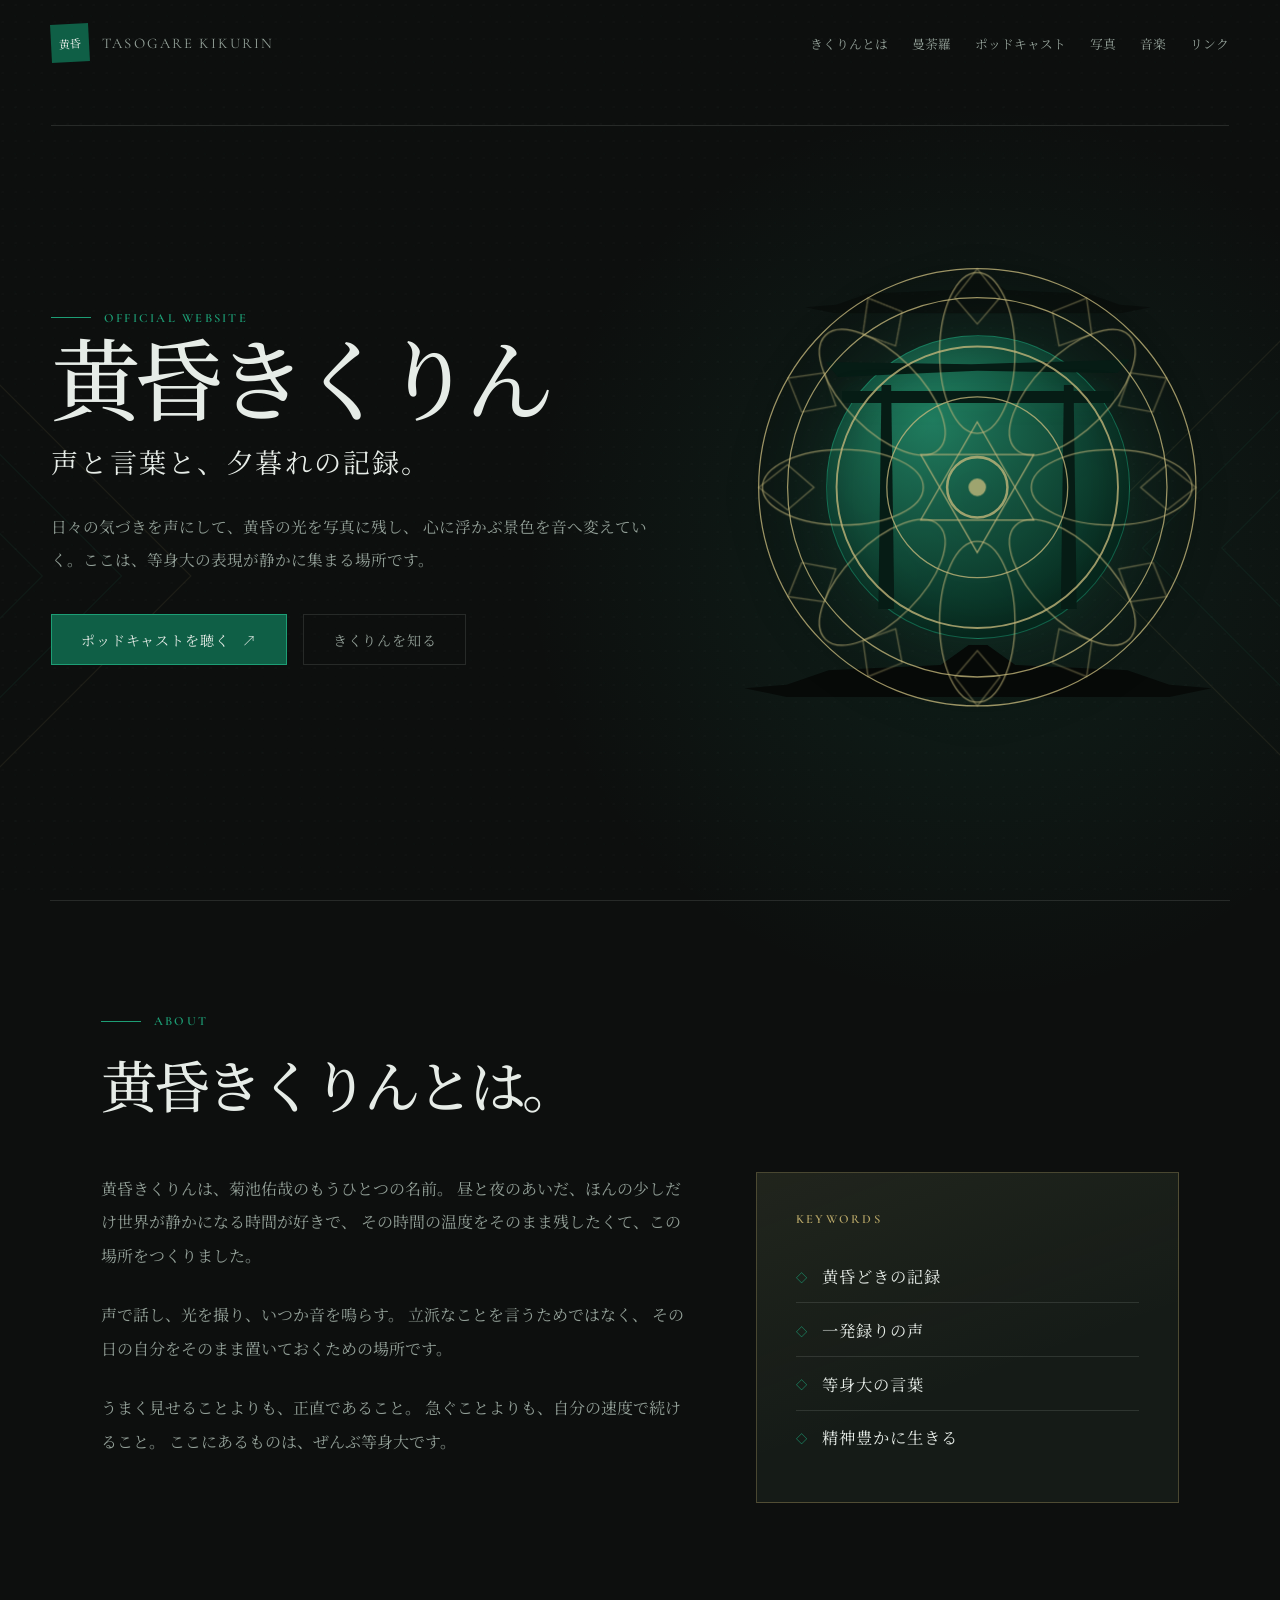
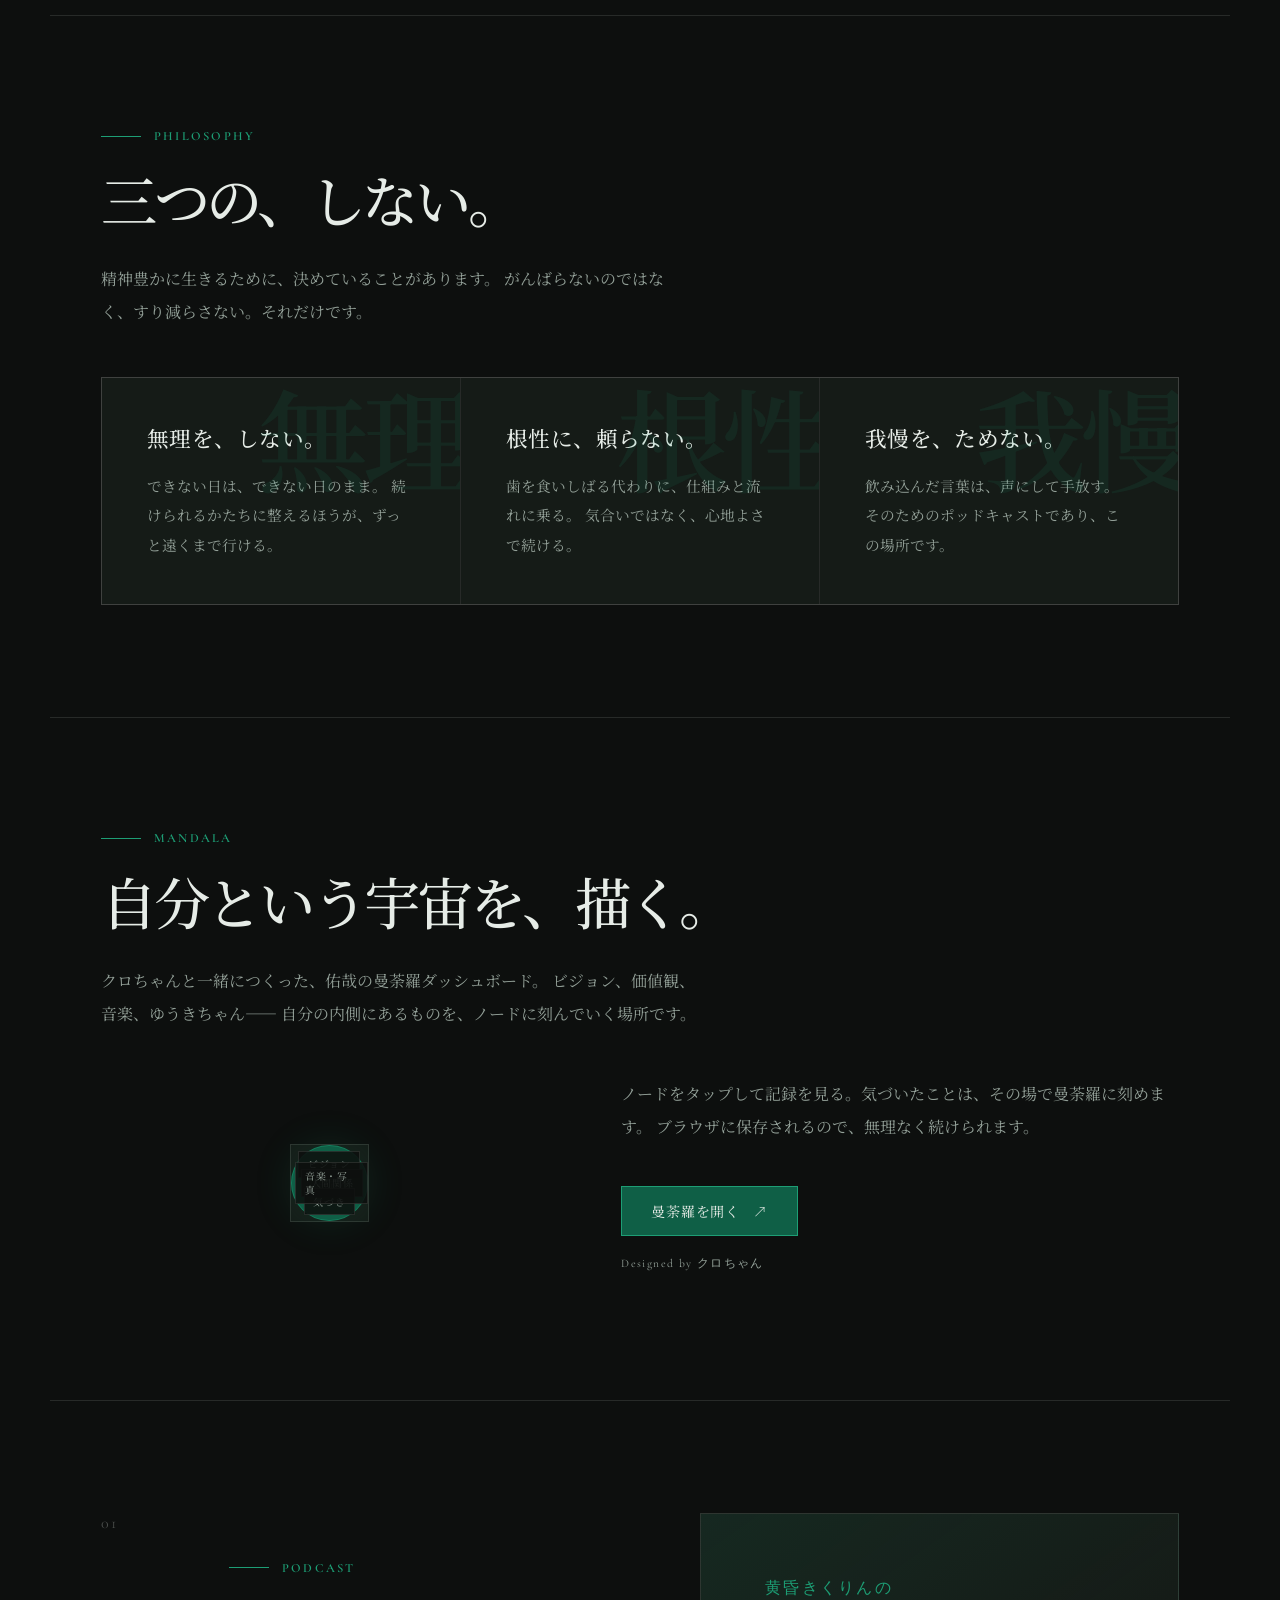
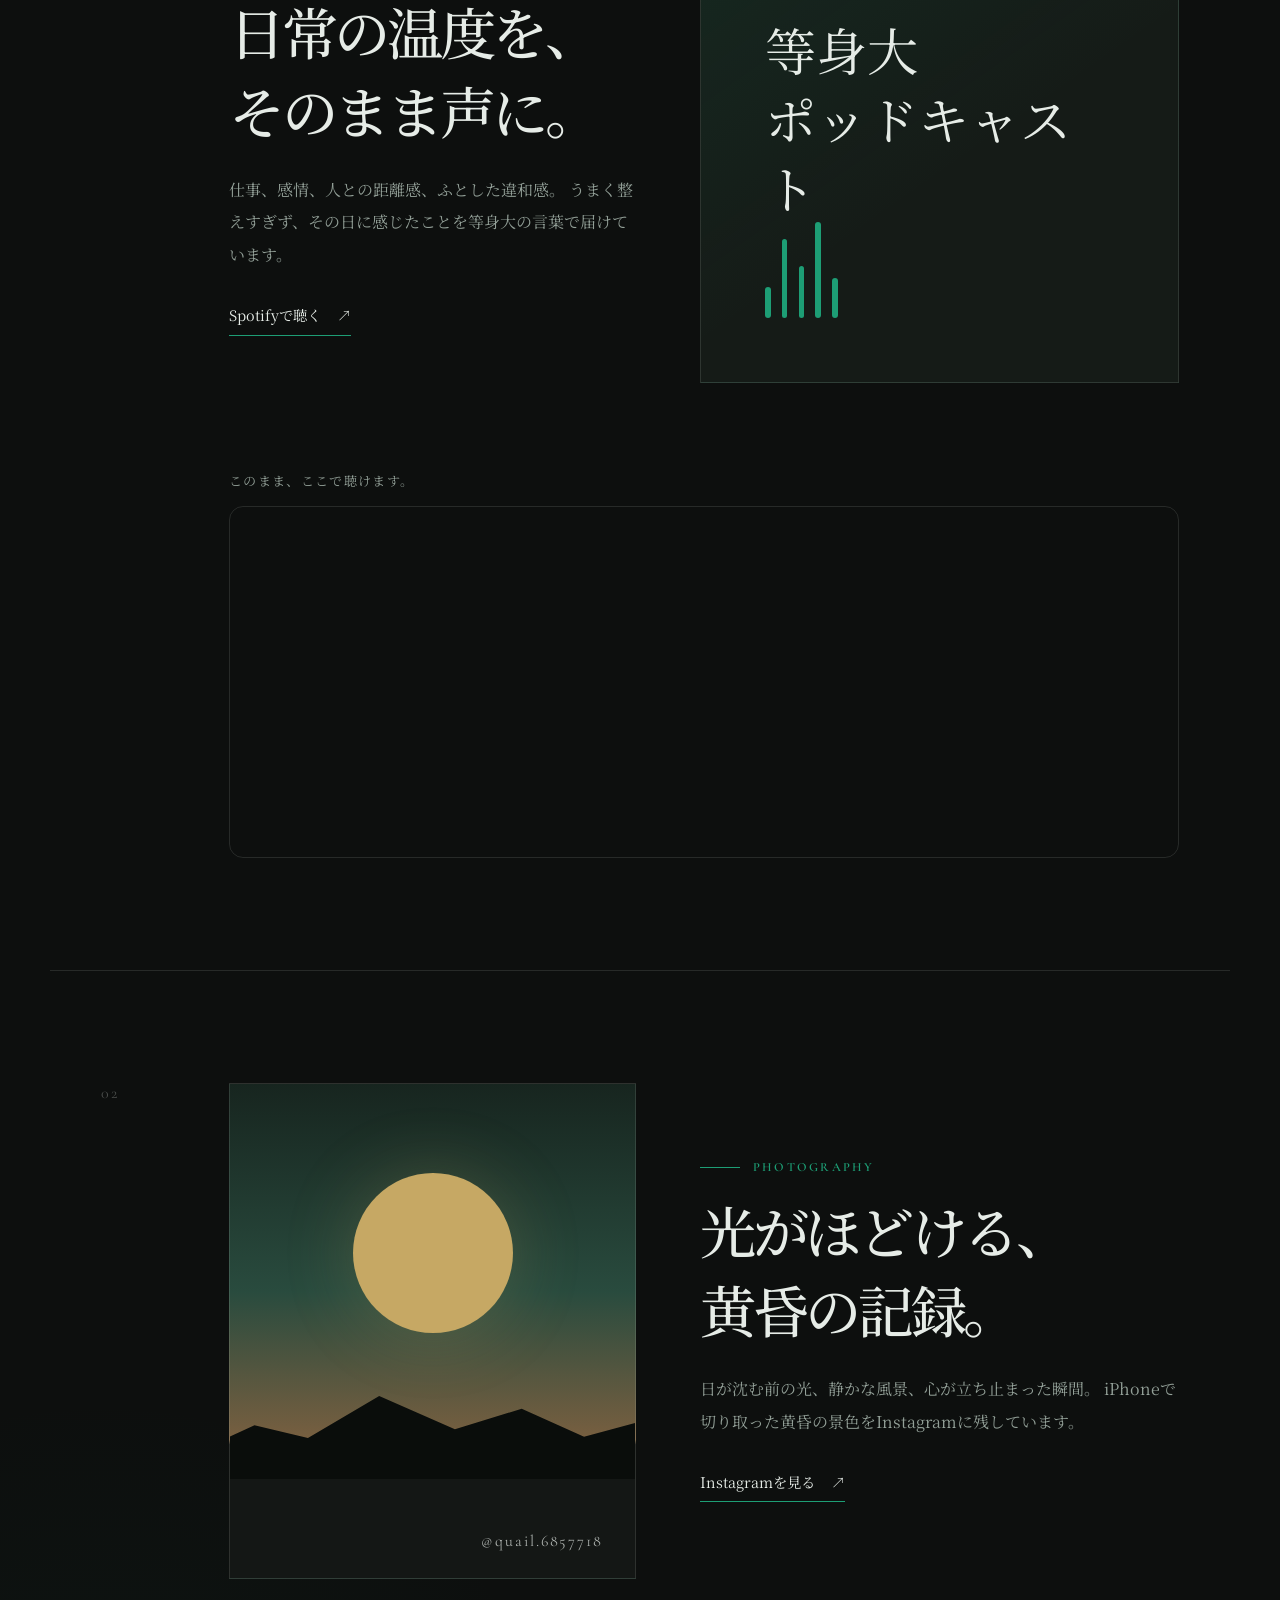
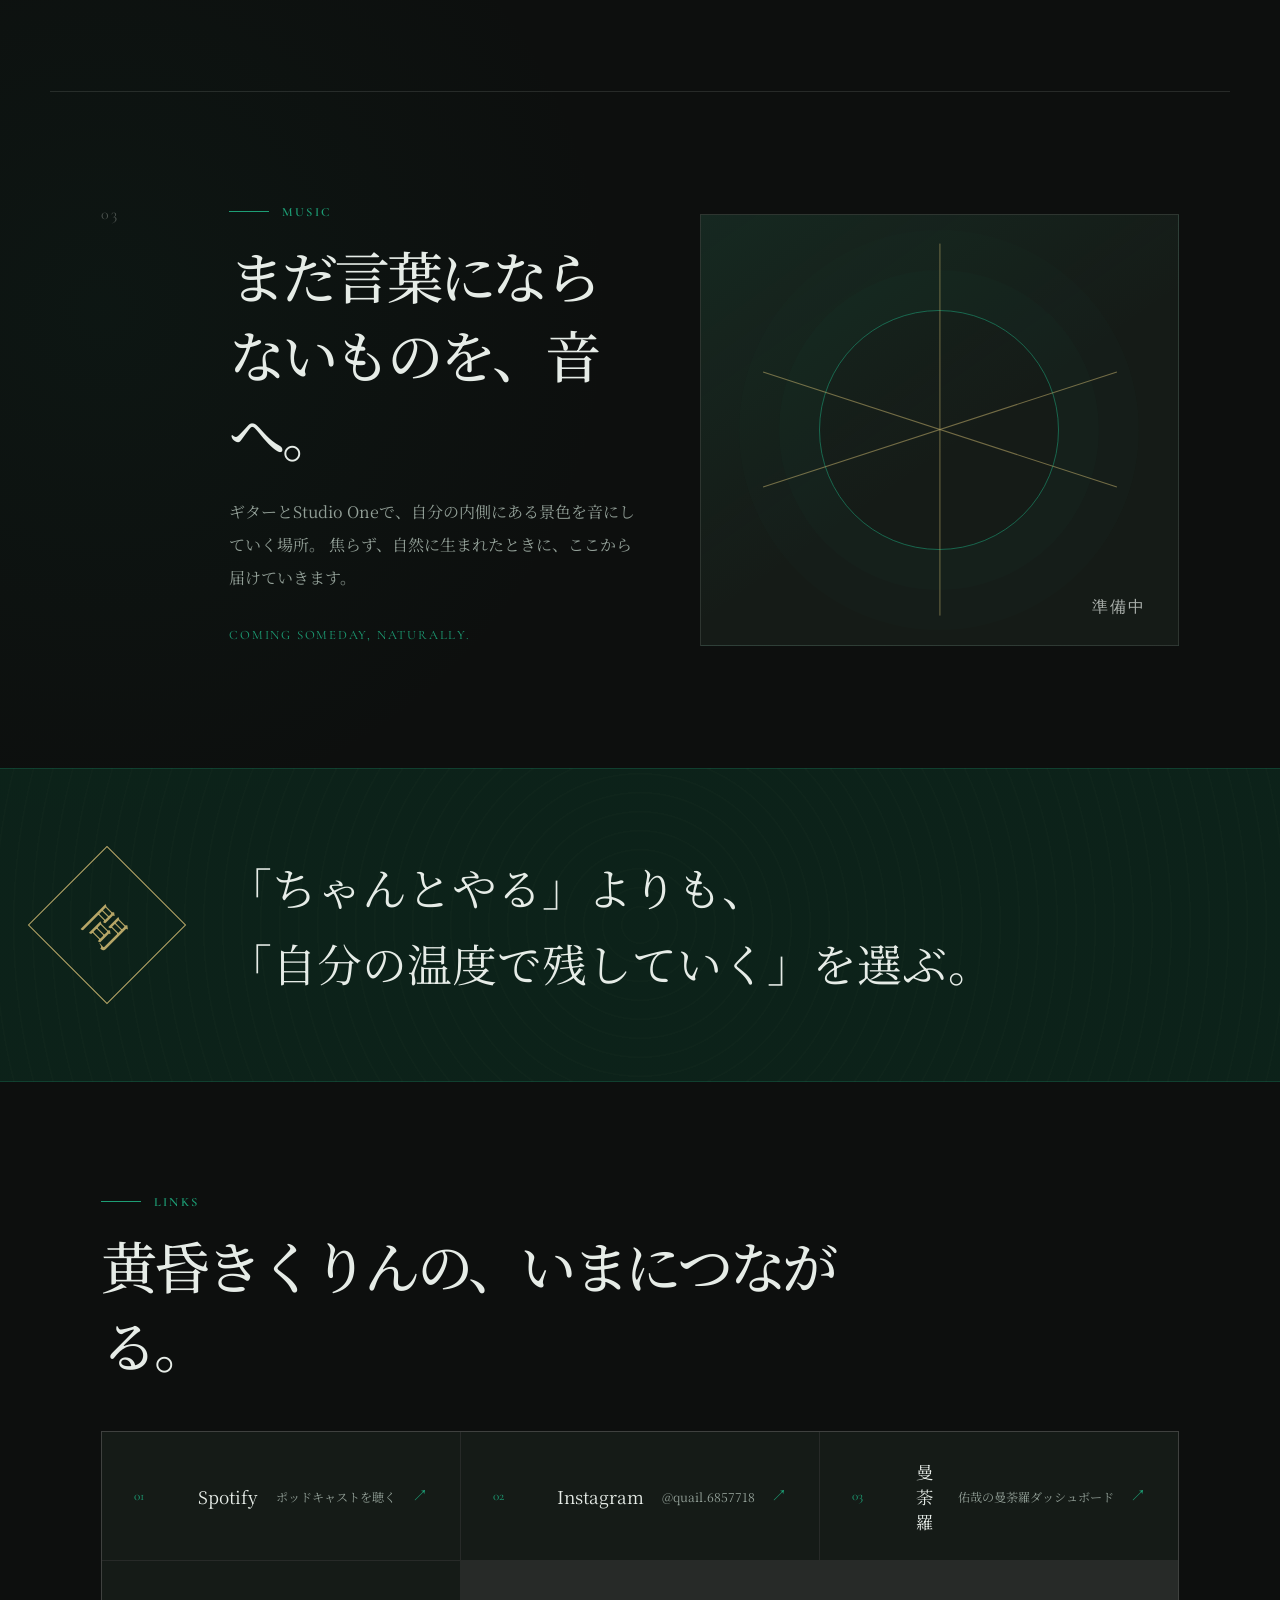
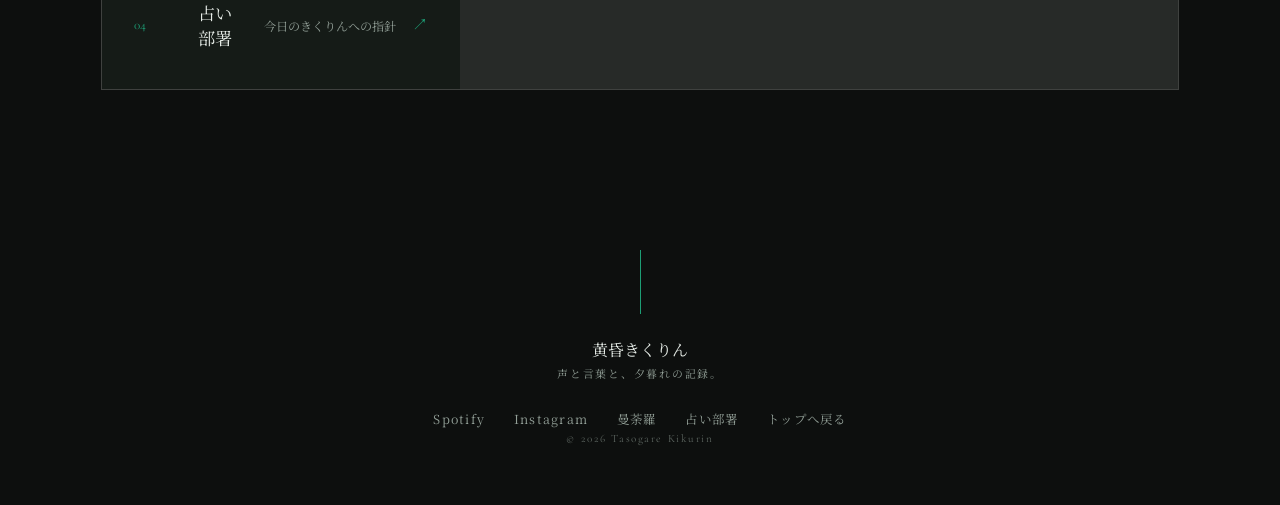
==== commit a84f7496: "占い部署ページを追加。 今日の指針を静的サイト上で確認できるようにし、トップページからの導線も追加する。  Co-authored-by: Cursor <cursoragent@cursor.com" ====
--- a/index.html
+++ b/index.html
@@ -374,6 +374,15 @@
             <span class="link-name">曼荼羅</span>
             <span class="link-note">佑哉の曼荼羅ダッシュボード</span>
           </a>
+          <a
+            class="link-card"
+            href="./uranai.html"
+            aria-label="占い部署ページを開く"
+          >
+            <span class="link-number">04</span>
+            <span class="link-name">占い部署</span>
+            <span class="link-note">今日のきくりんへの指針</span>
+          </a>
         </div>
       </section>
     </main>
@@ -393,6 +402,7 @@
           rel="noopener noreferrer"
         >Instagram</a>
         <a href="./mandala.html">曼荼羅</a>
+        <a href="./uranai.html">占い部署</a>
         <a href="#top">トップへ戻る</a>
       </nav>
       <p class="footer-copyright">&copy; <span id="year"></span> Tasogare Kikurin</p>
